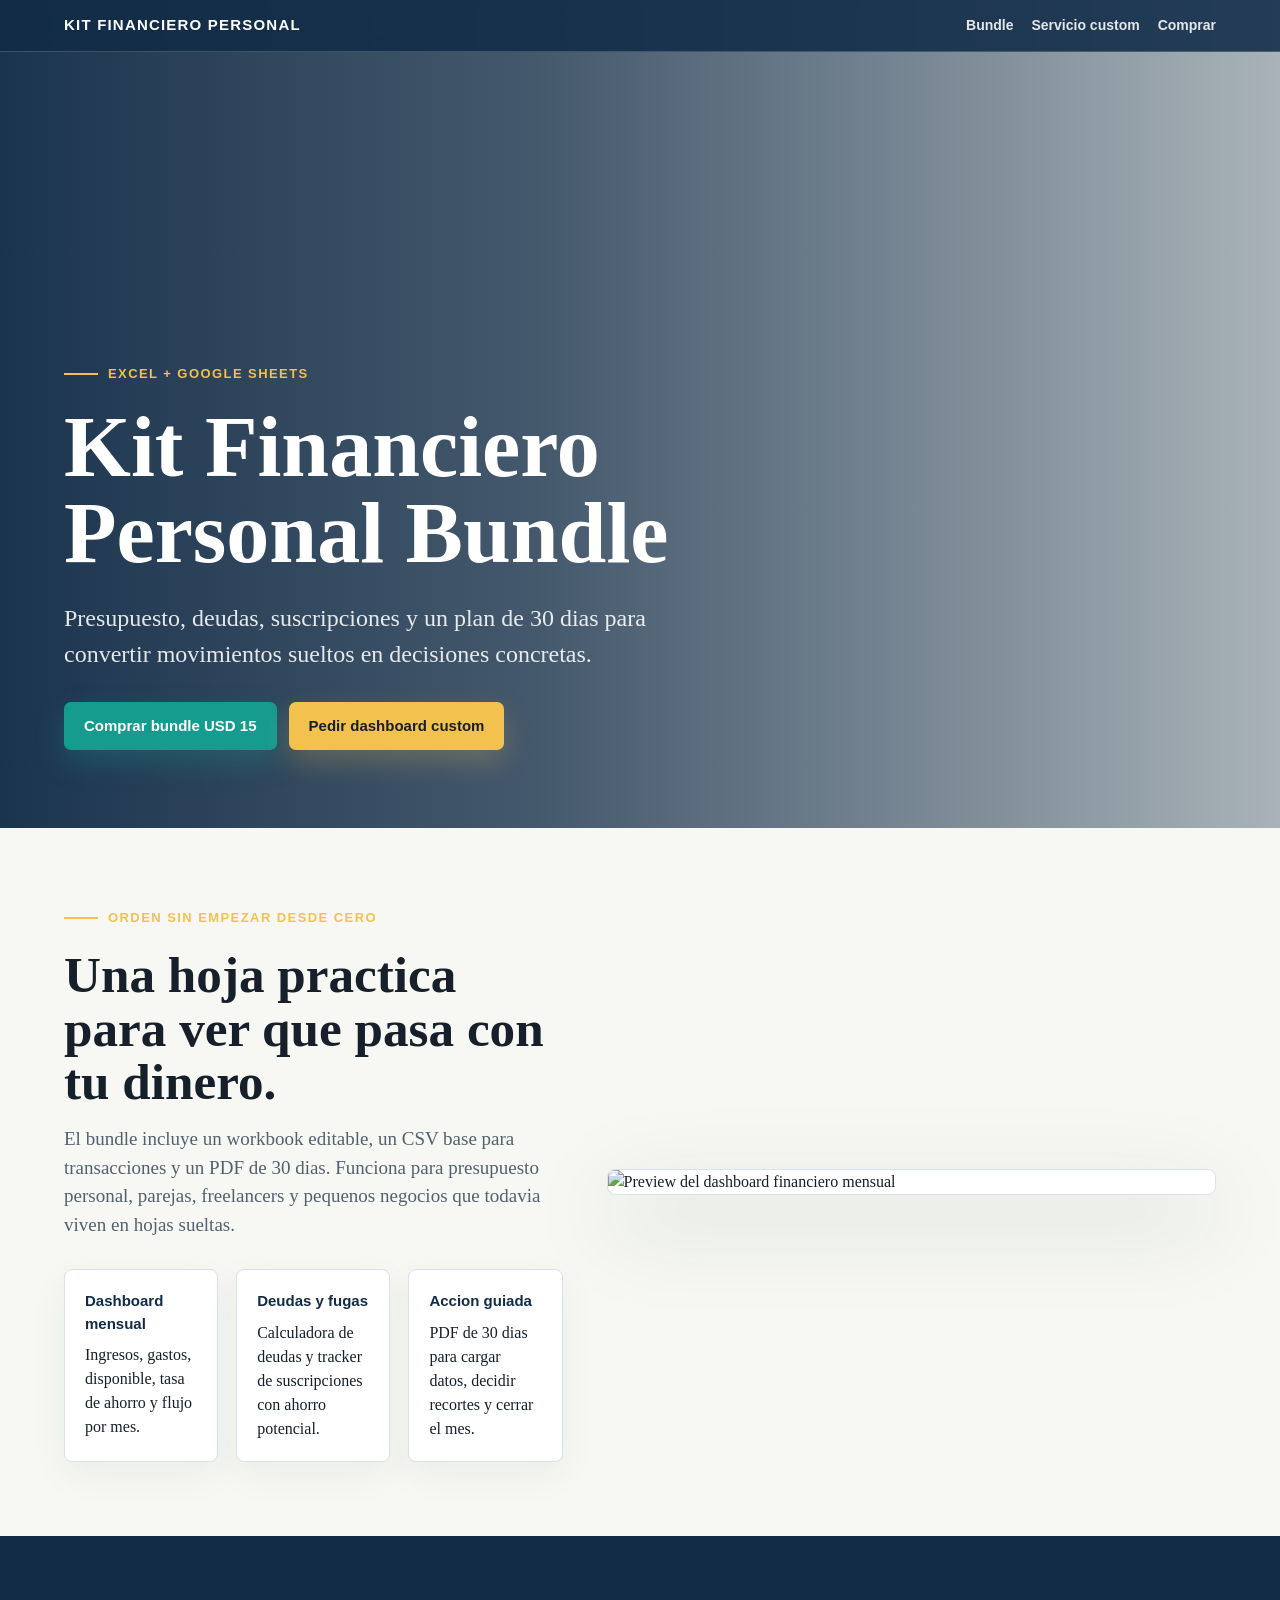
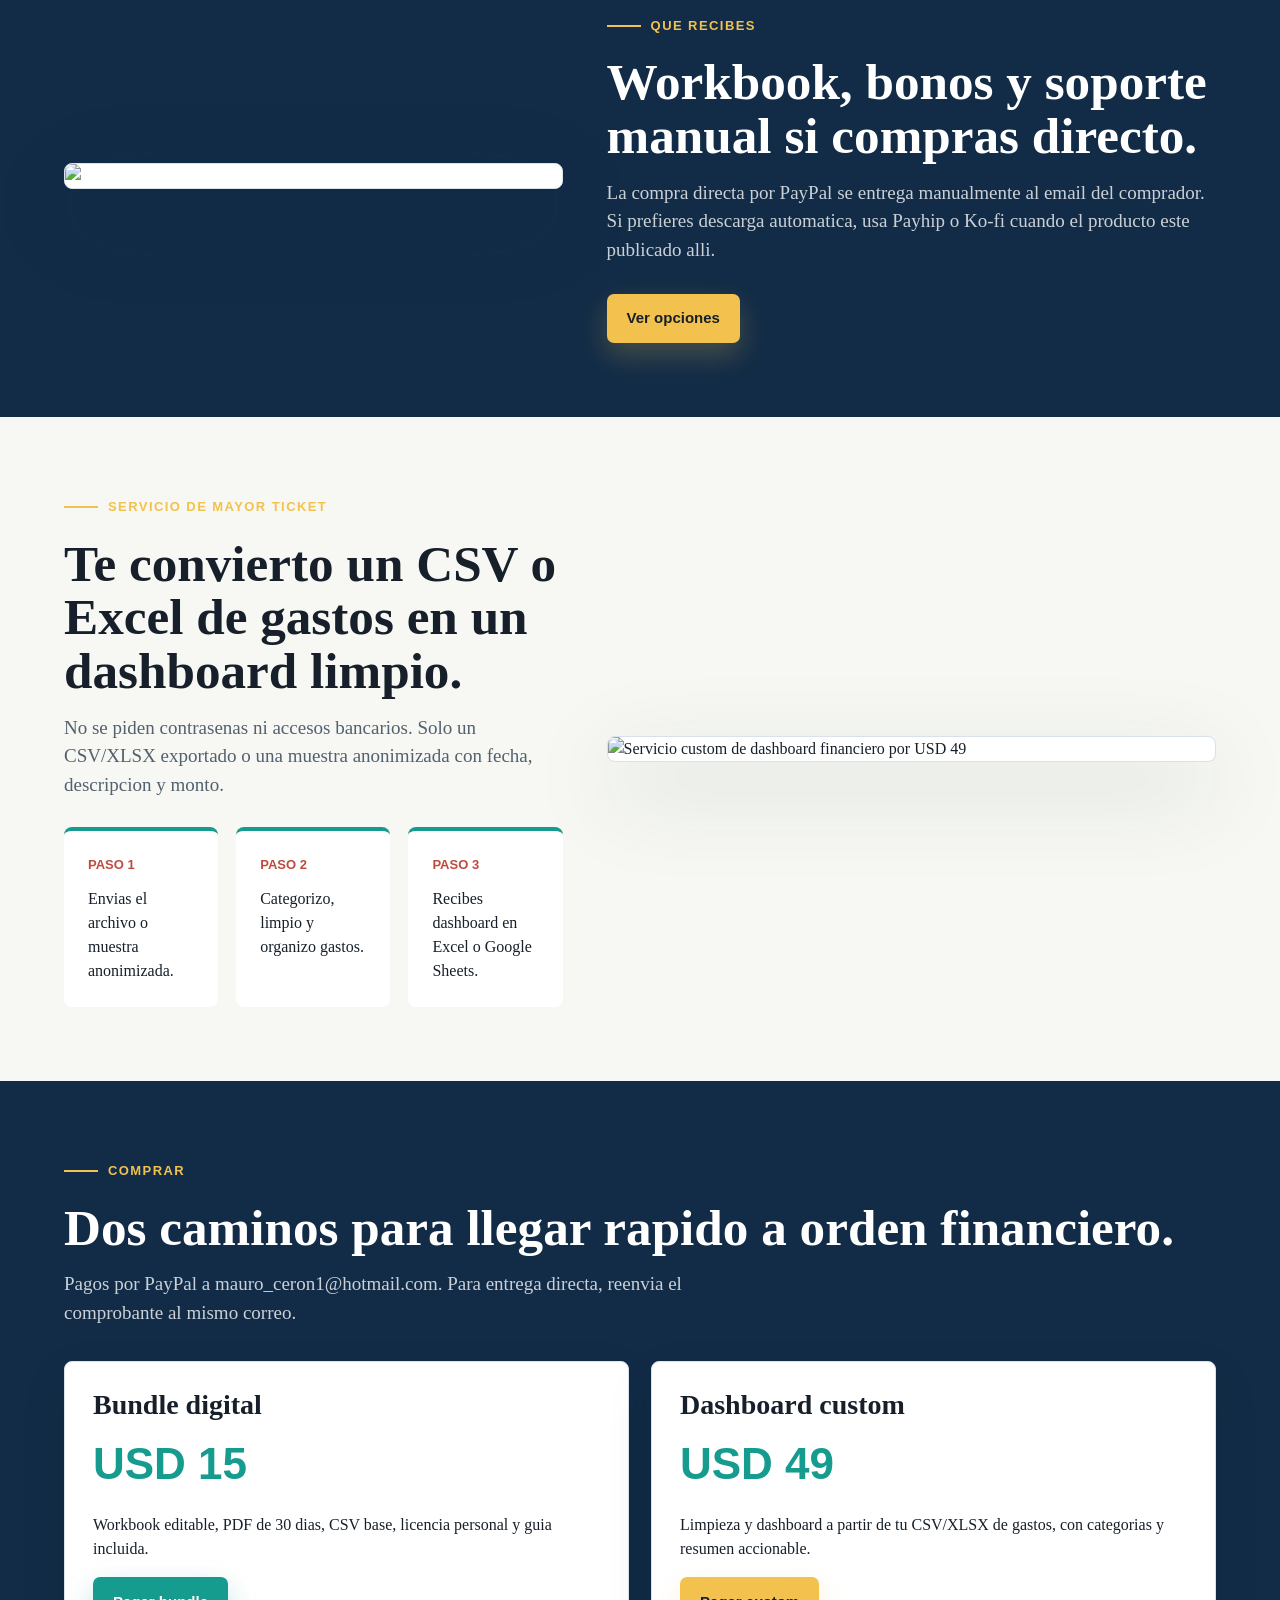
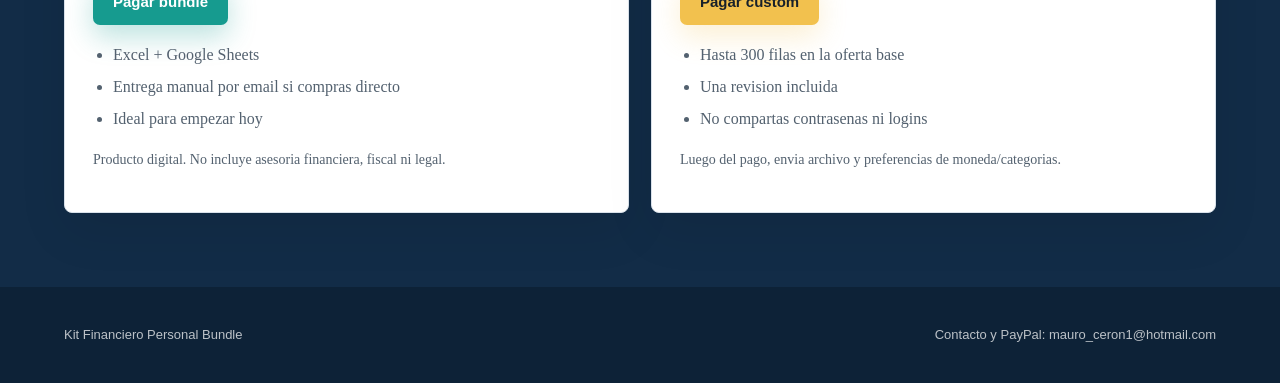
==== index.html @ b4d89977 "Add index.html" ====
<!doctype html>
<html lang="es">
<head>
  <meta charset="utf-8">
  <meta name="viewport" content="width=device-width, initial-scale=1">
  <meta name="description" content="Kit financiero personal en Excel y Google Sheets para presupuesto, deudas, suscripciones y ahorro.">
  <title>Kit Financiero Personal Bundle</title>
  <link rel="preconnect" href="https://www.paypal.com">
  <style>
    :root {
      --navy: #122c47;
      --ink: #17202a;
      --muted: #53616f;
      --teal: #169b8f;
      --gold: #f2c14e;
      --paper: #f7f8f3;
      --white: #ffffff;
      --line: #d9e1ea;
      --red: #bf4b3f;
      --shadow: 0 28px 90px rgba(18, 44, 71, 0.18);
    }

    * { box-sizing: border-box; }
    html { scroll-behavior: smooth; }
    body {
      margin: 0;
      color: var(--ink);
      background: var(--paper);
      font-family: Georgia, "Times New Roman", serif;
      line-height: 1.5;
    }

    img { max-width: 100%; display: block; }
    a { color: inherit; }

    .topbar {
      position: fixed;
      z-index: 10;
      top: 0;
      left: 0;
      right: 0;
      display: flex;
      align-items: center;
      justify-content: space-between;
      gap: 18px;
      padding: 14px 5vw;
      color: var(--white);
      background: rgba(18, 44, 71, 0.88);
      backdrop-filter: blur(10px);
      border-bottom: 1px solid rgba(255, 255, 255, 0.18);
    }

    .brand {
      font-family: "Trebuchet MS", Verdana, sans-serif;
      font-size: 15px;
      font-weight: 800;
      letter-spacing: 0.08em;
      text-transform: uppercase;
    }

    .nav {
      display: flex;
      align-items: center;
      gap: 18px;
      font-family: "Trebuchet MS", Verdana, sans-serif;
      font-size: 14px;
      font-weight: 700;
    }

    .nav a {
      text-decoration: none;
      opacity: 0.88;
    }

    .nav a:hover { opacity: 1; }

    .hero {
      min-height: 92vh;
      display: grid;
      align-items: end;
      padding: 112px 5vw 54px;
      color: var(--white);
      background:
        linear-gradient(90deg, rgba(18, 44, 71, 0.96), rgba(18, 44, 71, 0.78) 42%, rgba(18, 44, 71, 0.34)),
        url("assets/dashboard-raw.png") center / cover;
    }

    .hero-inner {
      max-width: 780px;
      padding-bottom: 24px;
    }

    .eyebrow {
      display: inline-flex;
      align-items: center;
      gap: 10px;
      margin: 0 0 20px;
      font-family: "Trebuchet MS", Verdana, sans-serif;
      font-size: 13px;
      font-weight: 800;
      letter-spacing: 0.11em;
      text-transform: uppercase;
      color: var(--gold);
    }

    .eyebrow::before {
      content: "";
      width: 34px;
      height: 2px;
      background: var(--gold);
    }

    h1 {
      margin: 0;
      max-width: 760px;
      font-size: clamp(42px, 7vw, 86px);
      line-height: 1;
      letter-spacing: 0;
    }

    .hero-copy {
      max-width: 650px;
      margin: 24px 0 0;
      font-size: clamp(18px, 2vw, 24px);
      color: rgba(255, 255, 255, 0.88);
    }

    .hero-actions, .actions {
      display: flex;
      flex-wrap: wrap;
      gap: 12px;
      margin-top: 30px;
    }

    .btn {
      display: inline-flex;
      align-items: center;
      justify-content: center;
      min-height: 48px;
      padding: 13px 20px;
      border: 0;
      border-radius: 7px;
      color: var(--white);
      background: var(--teal);
      font-family: "Trebuchet MS", Verdana, sans-serif;
      font-size: 15px;
      font-weight: 800;
      text-decoration: none;
      cursor: pointer;
      box-shadow: 0 12px 28px rgba(22, 155, 143, 0.28);
    }

    .btn:hover { transform: translateY(-1px); }
    .btn.secondary {
      color: var(--ink);
      background: var(--gold);
      box-shadow: 0 12px 28px rgba(242, 193, 78, 0.24);
    }

    section {
      padding: 74px 5vw;
    }

    .section-inner {
      max-width: 1180px;
      margin: 0 auto;
    }

    .split {
      display: grid;
      grid-template-columns: minmax(0, 0.9fr) minmax(320px, 1.1fr);
      gap: 44px;
      align-items: center;
    }

    h2 {
      margin: 0 0 16px;
      font-size: clamp(31px, 4vw, 54px);
      line-height: 1.05;
      letter-spacing: 0;
    }

    .lede {
      margin: 0;
      max-width: 680px;
      color: var(--muted);
      font-size: 19px;
    }

    .proof-grid {
      display: grid;
      grid-template-columns: repeat(3, minmax(0, 1fr));
      gap: 18px;
      margin-top: 30px;
    }

    .proof {
      min-height: 128px;
      padding: 20px;
      background: var(--white);
      border: 1px solid var(--line);
      border-radius: 8px;
      box-shadow: 0 12px 36px rgba(18, 44, 71, 0.06);
    }

    .proof strong {
      display: block;
      margin-bottom: 8px;
      font-family: "Trebuchet MS", Verdana, sans-serif;
      font-size: 15px;
      color: var(--navy);
    }

    .showcase {
      border: 1px solid var(--line);
      border-radius: 8px;
      overflow: hidden;
      background: var(--white);
      box-shadow: var(--shadow);
    }

    .band {
      background: var(--navy);
      color: var(--white);
    }

    .band .lede { color: rgba(255, 255, 255, 0.78); }

    .pricing {
      display: grid;
      grid-template-columns: repeat(2, minmax(0, 1fr));
      gap: 22px;
      margin-top: 34px;
    }

    .offer {
      padding: 28px;
      background: var(--white);
      border: 1px solid var(--line);
      border-radius: 8px;
      color: var(--ink);
      box-shadow: 0 18px 50px rgba(0, 0, 0, 0.08);
    }

    .offer h3 {
      margin: 0 0 10px;
      font-size: 28px;
      line-height: 1.1;
    }

    .price {
      margin: 8px 0 16px;
      font-family: "Trebuchet MS", Verdana, sans-serif;
      font-size: 44px;
      font-weight: 900;
      color: var(--teal);
    }

    .offer ul {
      margin: 18px 0 0;
      padding-left: 20px;
      color: var(--muted);
    }

    .offer li { margin-bottom: 8px; }

    .notice {
      margin-top: 18px;
      color: var(--muted);
      font-size: 14px;
    }

    .steps {
      display: grid;
      grid-template-columns: repeat(3, minmax(0, 1fr));
      gap: 18px;
      margin-top: 28px;
    }

    .step {
      padding: 24px;
      border-top: 4px solid var(--teal);
      background: var(--white);
      border-radius: 8px;
    }

    .step span {
      display: block;
      margin-bottom: 12px;
      font-family: "Trebuchet MS", Verdana, sans-serif;
      font-size: 13px;
      font-weight: 900;
      color: var(--red);
      text-transform: uppercase;
    }

    footer {
      padding: 38px 5vw;
      color: rgba(255, 255, 255, 0.72);
      background: #0d2237;
      font-family: "Trebuchet MS", Verdana, sans-serif;
      font-size: 13px;
    }

    footer .section-inner {
      display: flex;
      flex-wrap: wrap;
      gap: 14px;
      align-items: center;
      justify-content: space-between;
    }

    @media (max-width: 850px) {
      .topbar { position: absolute; }
      .nav { display: none; }
      .hero {
        min-height: 88vh;
        background:
          linear-gradient(180deg, rgba(18, 44, 71, 0.94), rgba(18, 44, 71, 0.78)),
          url("assets/dashboard-raw.png") center / cover;
      }
      .split, .pricing, .proof-grid, .steps {
        grid-template-columns: 1fr;
      }
      section { padding: 56px 5vw; }
    }
  </style>
</head>
<body>
  <div class="topbar">
    <div class="brand">Kit Financiero Personal</div>
    <nav class="nav" aria-label="Principal">
      <a href="#bundle">Bundle</a>
      <a href="#custom">Servicio custom</a>
      <a href="#comprar">Comprar</a>
    </nav>
  </div>

  <header class="hero">
    <div class="hero-inner">
      <p class="eyebrow">Excel + Google Sheets</p>
      <h1>Kit Financiero Personal Bundle</h1>
      <p class="hero-copy">Presupuesto, deudas, suscripciones y un plan de 30 dias para convertir movimientos sueltos en decisiones concretas.</p>
      <div class="hero-actions">
        <a class="btn" href="#comprar">Comprar bundle USD 15</a>
        <a class="btn secondary" href="#custom">Pedir dashboard custom</a>
      </div>
    </div>
  </header>

  <section id="bundle">
    <div class="section-inner split">
      <div>
        <p class="eyebrow">Orden sin empezar desde cero</p>
        <h2>Una hoja practica para ver que pasa con tu dinero.</h2>
        <p class="lede">El bundle incluye un workbook editable, un CSV base para transacciones y un PDF de 30 dias. Funciona para presupuesto personal, parejas, freelancers y pequenos negocios que todavia viven en hojas sueltas.</p>
        <div class="proof-grid">
          <div class="proof"><strong>Dashboard mensual</strong>Ingresos, gastos, disponible, tasa de ahorro y flujo por mes.</div>
          <div class="proof"><strong>Deudas y fugas</strong>Calculadora de deudas y tracker de suscripciones con ahorro potencial.</div>
          <div class="proof"><strong>Accion guiada</strong>PDF de 30 dias para cargar datos, decidir recortes y cerrar el mes.</div>
        </div>
      </div>
      <div class="showcase">
        <img src="assets/02-dashboard-mensual.png" alt="Preview del dashboard financiero mensual">
      </div>
    </div>
  </section>

  <section class="band">
    <div class="section-inner split">
      <div class="showcase">
        <img src="assets/03-hojas-clave.png" alt="Preview de hojas de presupuesto, deudas y suscripciones">
      </div>
      <div>
        <p class="eyebrow">Que recibes</p>
        <h2>Workbook, bonos y soporte manual si compras directo.</h2>
        <p class="lede">La compra directa por PayPal se entrega manualmente al email del comprador. Si prefieres descarga automatica, usa Payhip o Ko-fi cuando el producto este publicado alli.</p>
        <div class="actions">
          <a class="btn secondary" href="#comprar">Ver opciones</a>
        </div>
      </div>
    </div>
  </section>

  <section id="custom">
    <div class="section-inner split">
      <div>
        <p class="eyebrow">Servicio de mayor ticket</p>
        <h2>Te convierto un CSV o Excel de gastos en un dashboard limpio.</h2>
        <p class="lede">No se piden contrasenas ni accesos bancarios. Solo un CSV/XLSX exportado o una muestra anonimizada con fecha, descripcion y monto.</p>
        <div class="steps">
          <div class="step"><span>Paso 1</span>Envias el archivo o muestra anonimizada.</div>
          <div class="step"><span>Paso 2</span>Categorizo, limpio y organizo gastos.</div>
          <div class="step"><span>Paso 3</span>Recibes dashboard en Excel o Google Sheets.</div>
        </div>
      </div>
      <div class="showcase">
        <img src="assets/05-servicio-custom-49.png" alt="Servicio custom de dashboard financiero por USD 49">
      </div>
    </div>
  </section>

  <section id="comprar" class="band">
    <div class="section-inner">
      <p class="eyebrow">Comprar</p>
      <h2>Dos caminos para llegar rapido a orden financiero.</h2>
      <p class="lede">Pagos por PayPal a mauro_ceron1@hotmail.com. Para entrega directa, reenvia el comprobante al mismo correo.</p>

      <div class="pricing">
        <article class="offer">
          <h3>Bundle digital</h3>
          <div class="price">USD 15</div>
          <p>Workbook editable, PDF de 30 dias, CSV base, licencia personal y guia incluida.</p>
          <form action="https://www.paypal.com/cgi-bin/webscr" method="post" target="_blank">
            <input type="hidden" name="cmd" value="_xclick">
            <input type="hidden" name="business" value="mauro_ceron1@hotmail.com">
            <input type="hidden" name="item_name" value="Kit Financiero Personal Bundle">
            <input type="hidden" name="amount" value="15.00">
            <input type="hidden" name="currency_code" value="USD">
            <button class="btn" type="submit">Pagar bundle</button>
          </form>
          <ul>
            <li>Excel + Google Sheets</li>
            <li>Entrega manual por email si compras directo</li>
            <li>Ideal para empezar hoy</li>
          </ul>
          <p class="notice">Producto digital. No incluye asesoria financiera, fiscal ni legal.</p>
        </article>

        <article class="offer">
          <h3>Dashboard custom</h3>
          <div class="price">USD 49</div>
          <p>Limpieza y dashboard a partir de tu CSV/XLSX de gastos, con categorias y resumen accionable.</p>
          <form action="https://www.paypal.com/cgi-bin/webscr" method="post" target="_blank">
            <input type="hidden" name="cmd" value="_xclick">
            <input type="hidden" name="business" value="mauro_ceron1@hotmail.com">
            <input type="hidden" name="item_name" value="Dashboard financiero custom">
            <input type="hidden" name="amount" value="49.00">
            <input type="hidden" name="currency_code" value="USD">
            <button class="btn secondary" type="submit">Pagar custom</button>
          </form>
          <ul>
            <li>Hasta 300 filas en la oferta base</li>
            <li>Una revision incluida</li>
            <li>No compartas contrasenas ni logins</li>
          </ul>
          <p class="notice">Luego del pago, envia archivo y preferencias de moneda/categorias.</p>
        </article>
      </div>
    </div>
  </section>

  <footer>
    <div class="section-inner">
      <span>Kit Financiero Personal Bundle</span>
      <span>Contacto y PayPal: mauro_ceron1@hotmail.com</span>
    </div>
  </footer>
</body>
</html>
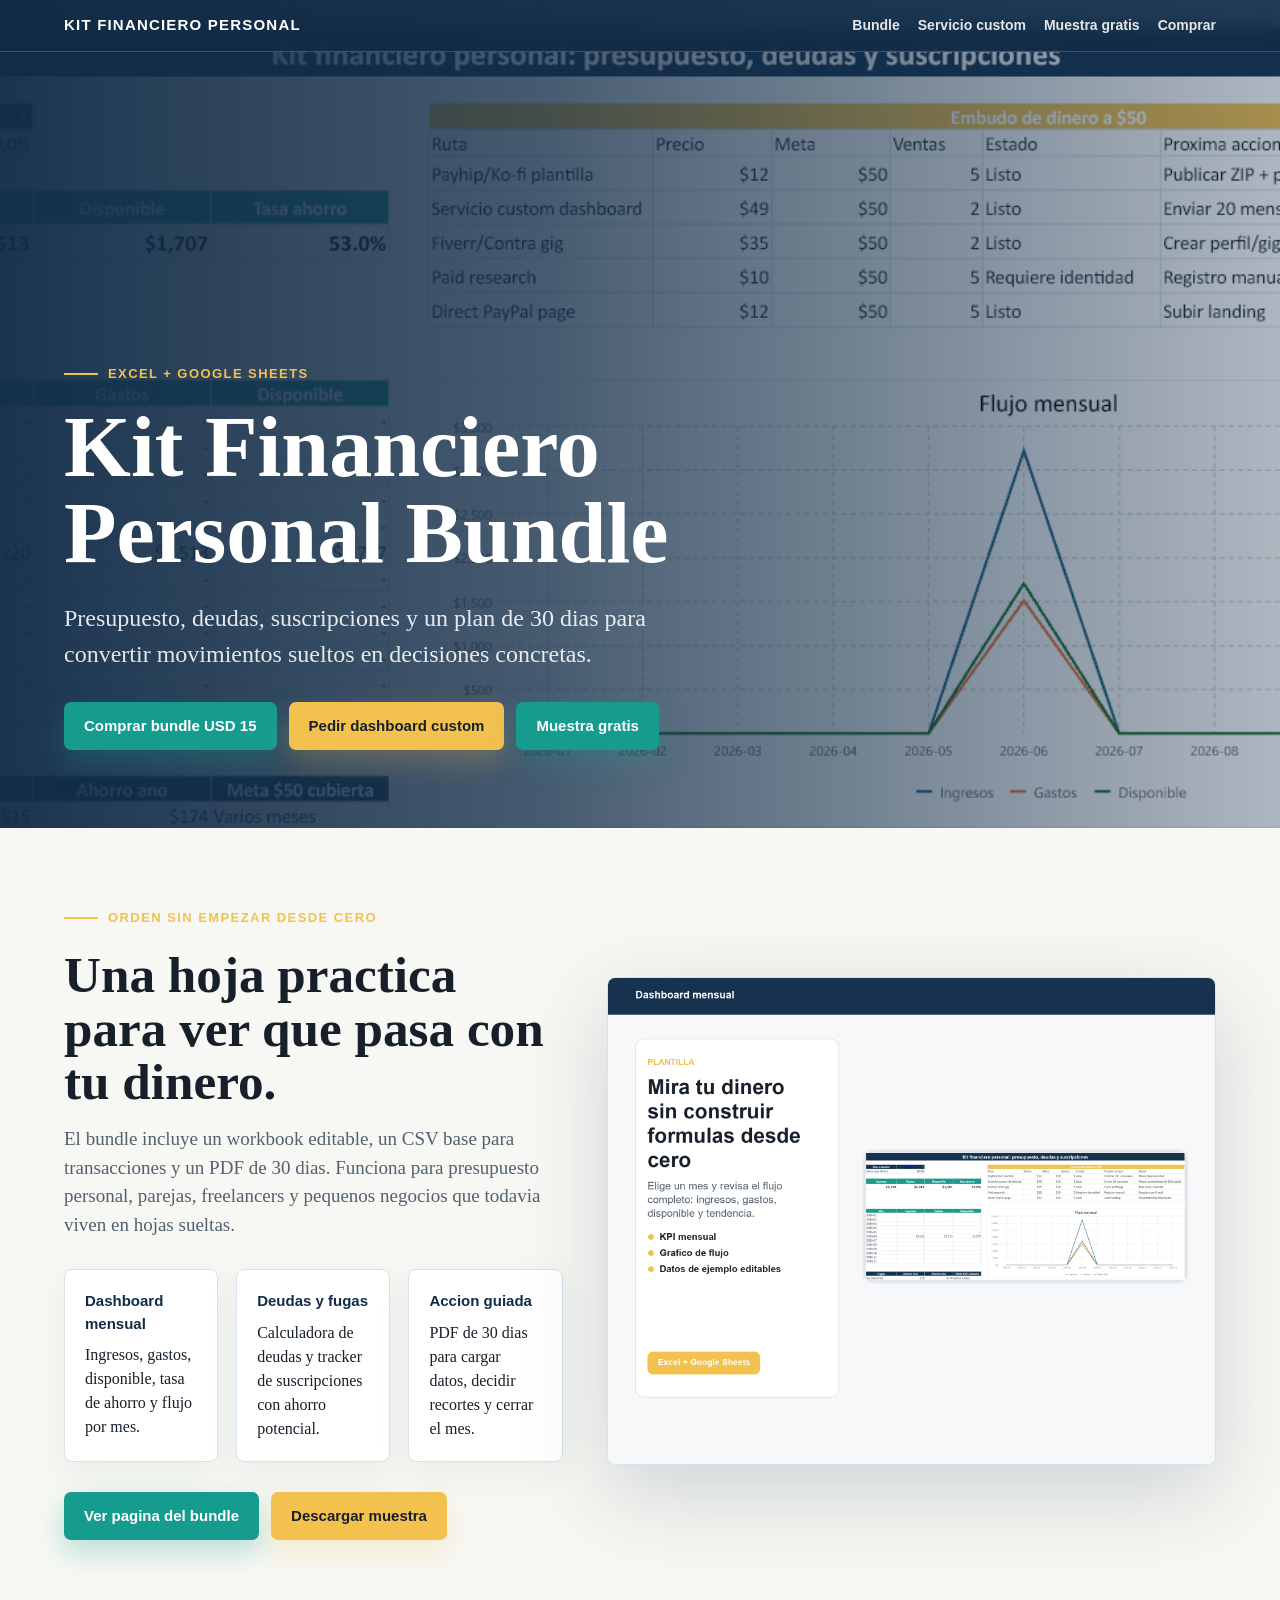
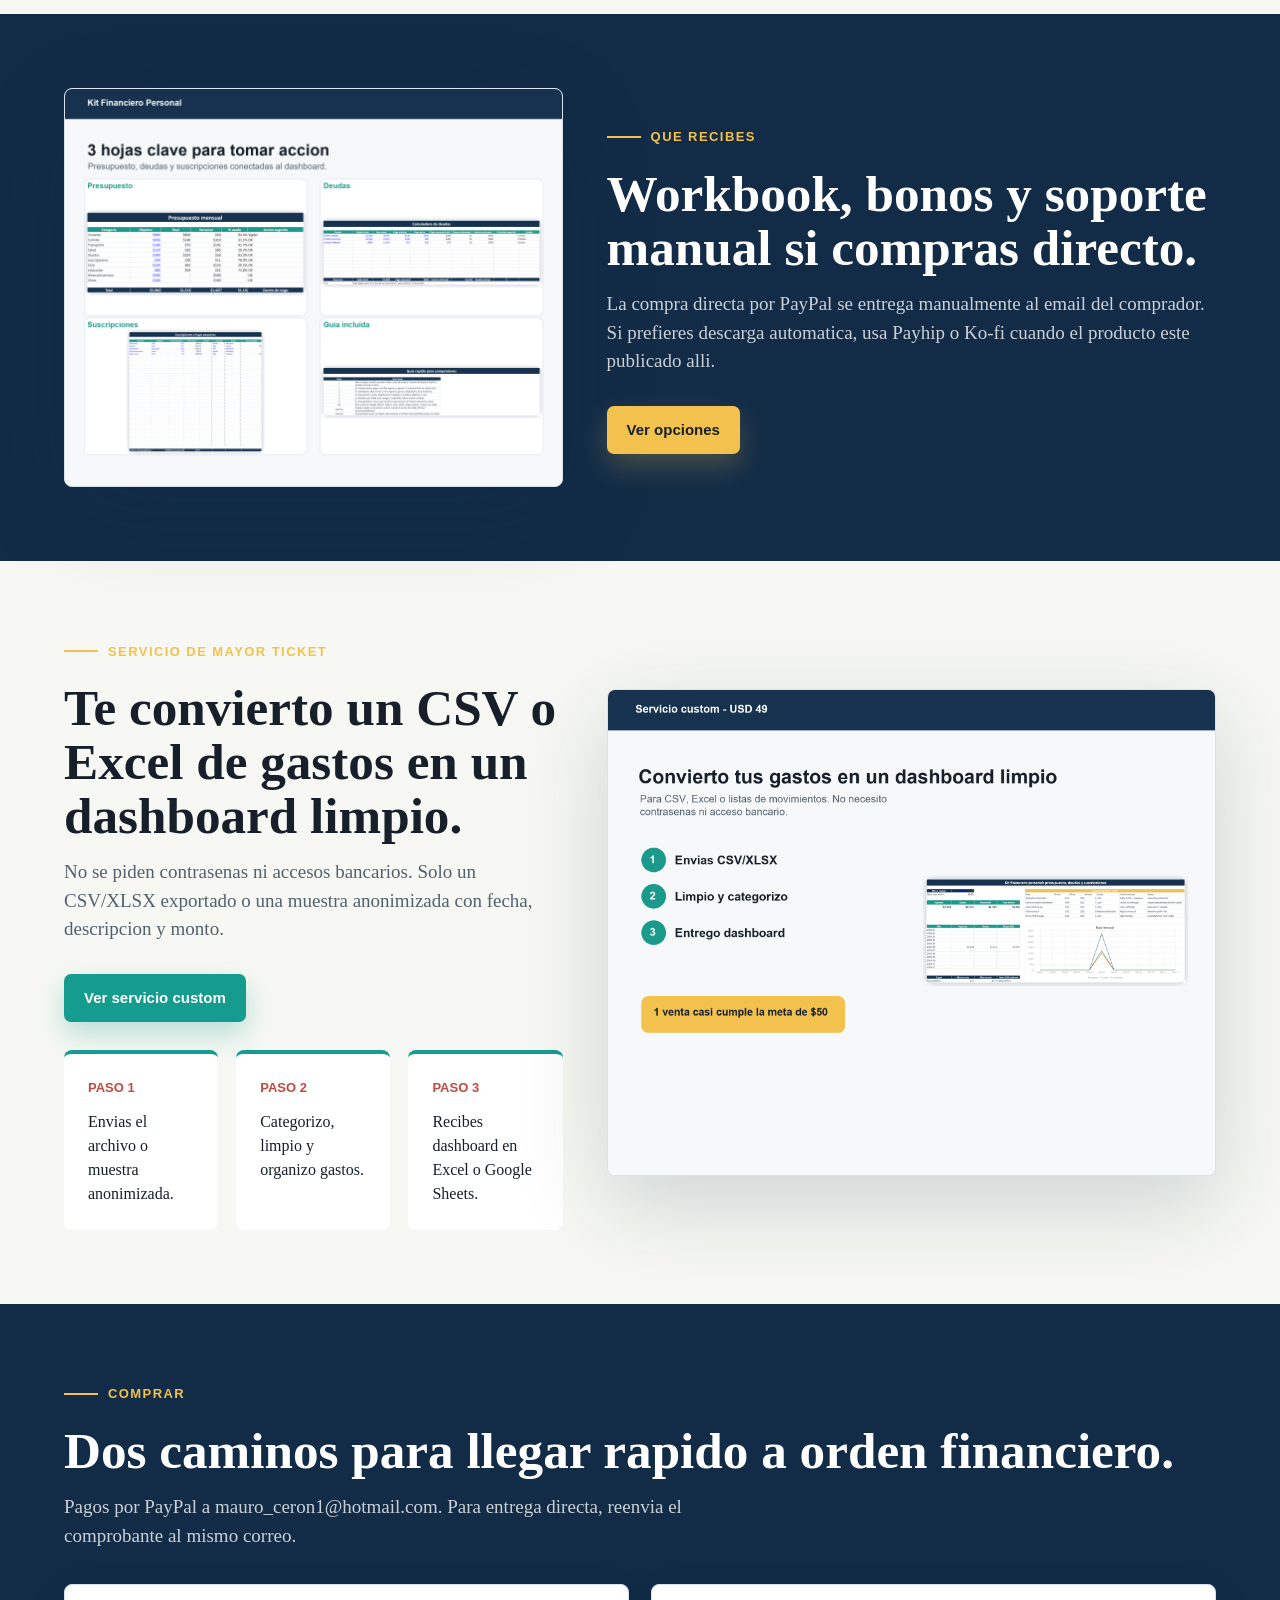
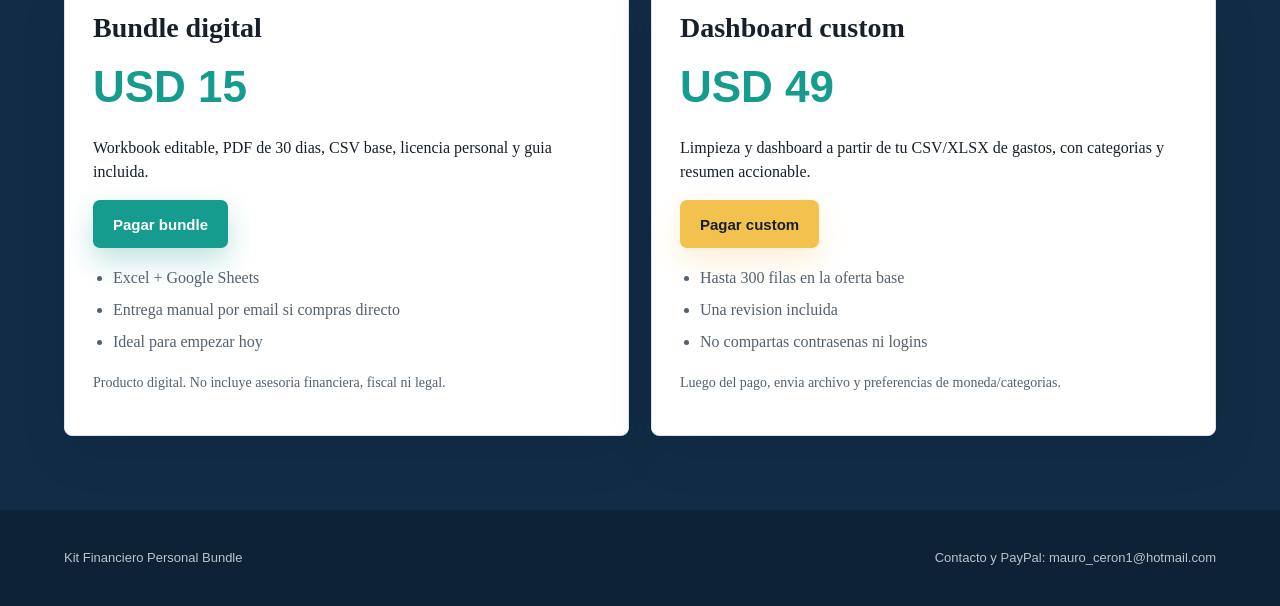
==== commit 4af1579e: "Publish index.html" ====
--- a/index.html
+++ b/index.html
@@ -332,6 +332,7 @@
     <nav class="nav" aria-label="Principal">
       <a href="#bundle">Bundle</a>
       <a href="#custom">Servicio custom</a>
+      <a href="muestra-gratis.html">Muestra gratis</a>
       <a href="#comprar">Comprar</a>
     </nav>
   </div>
@@ -344,6 +345,7 @@
       <div class="hero-actions">
         <a class="btn" href="#comprar">Comprar bundle USD 15</a>
         <a class="btn secondary" href="#custom">Pedir dashboard custom</a>
+        <a class="btn" href="muestra-gratis.html">Muestra gratis</a>
       </div>
     </div>
   </header>
@@ -359,6 +361,10 @@
           <div class="proof"><strong>Deudas y fugas</strong>Calculadora de deudas y tracker de suscripciones con ahorro potencial.</div>
           <div class="proof"><strong>Accion guiada</strong>PDF de 30 dias para cargar datos, decidir recortes y cerrar el mes.</div>
         </div>
+        <div class="actions">
+          <a class="btn" href="presupuesto-personal-excel.html">Ver pagina del bundle</a>
+          <a class="btn secondary" href="muestra-gratis.html">Descargar muestra</a>
+        </div>
       </div>
       <div class="showcase">
         <img src="assets/02-dashboard-mensual.png" alt="Preview del dashboard financiero mensual">
@@ -388,6 +394,9 @@
         <p class="eyebrow">Servicio de mayor ticket</p>
         <h2>Te convierto un CSV o Excel de gastos en un dashboard limpio.</h2>
         <p class="lede">No se piden contrasenas ni accesos bancarios. Solo un CSV/XLSX exportado o una muestra anonimizada con fecha, descripcion y monto.</p>
+        <div class="actions">
+          <a class="btn" href="servicio-dashboard-financiero.html">Ver servicio custom</a>
+        </div>
         <div class="steps">
           <div class="step"><span>Paso 1</span>Envias el archivo o muestra anonimizada.</div>
           <div class="step"><span>Paso 2</span>Categorizo, limpio y organizo gastos.</div>
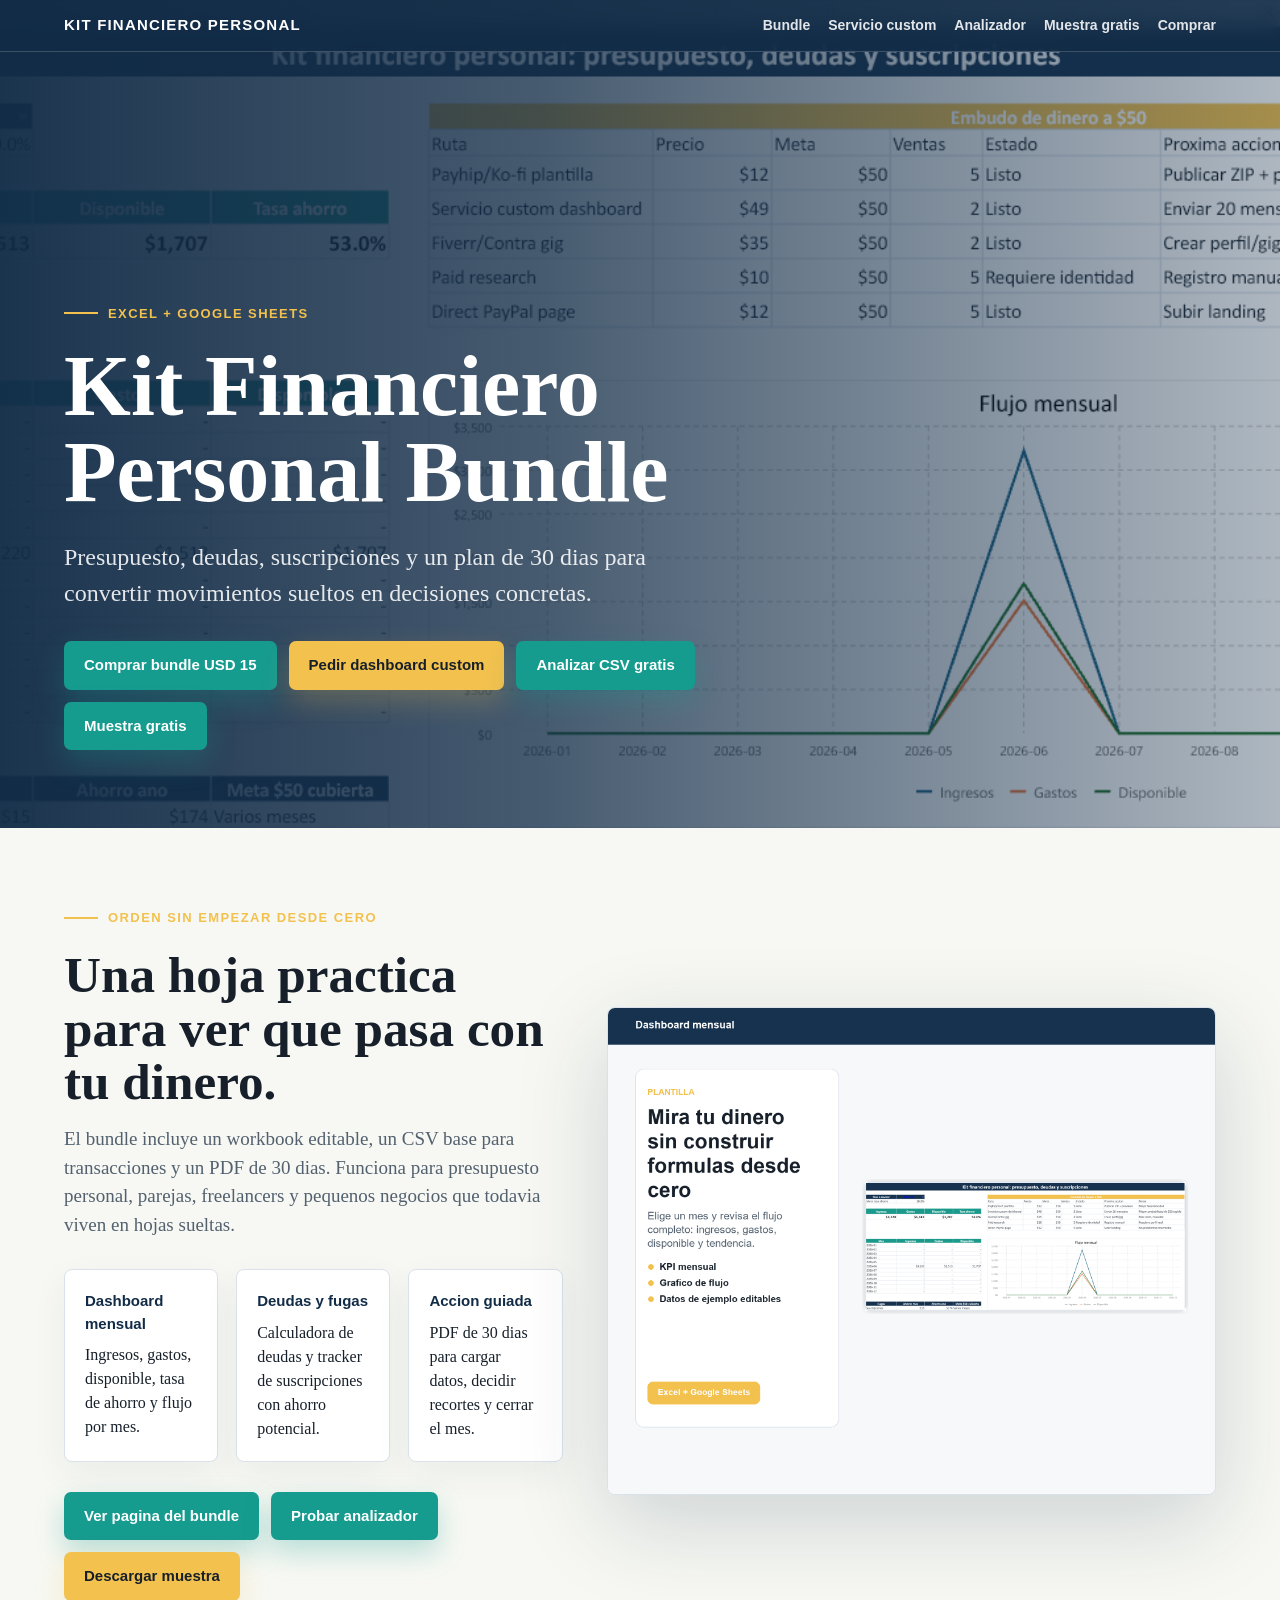
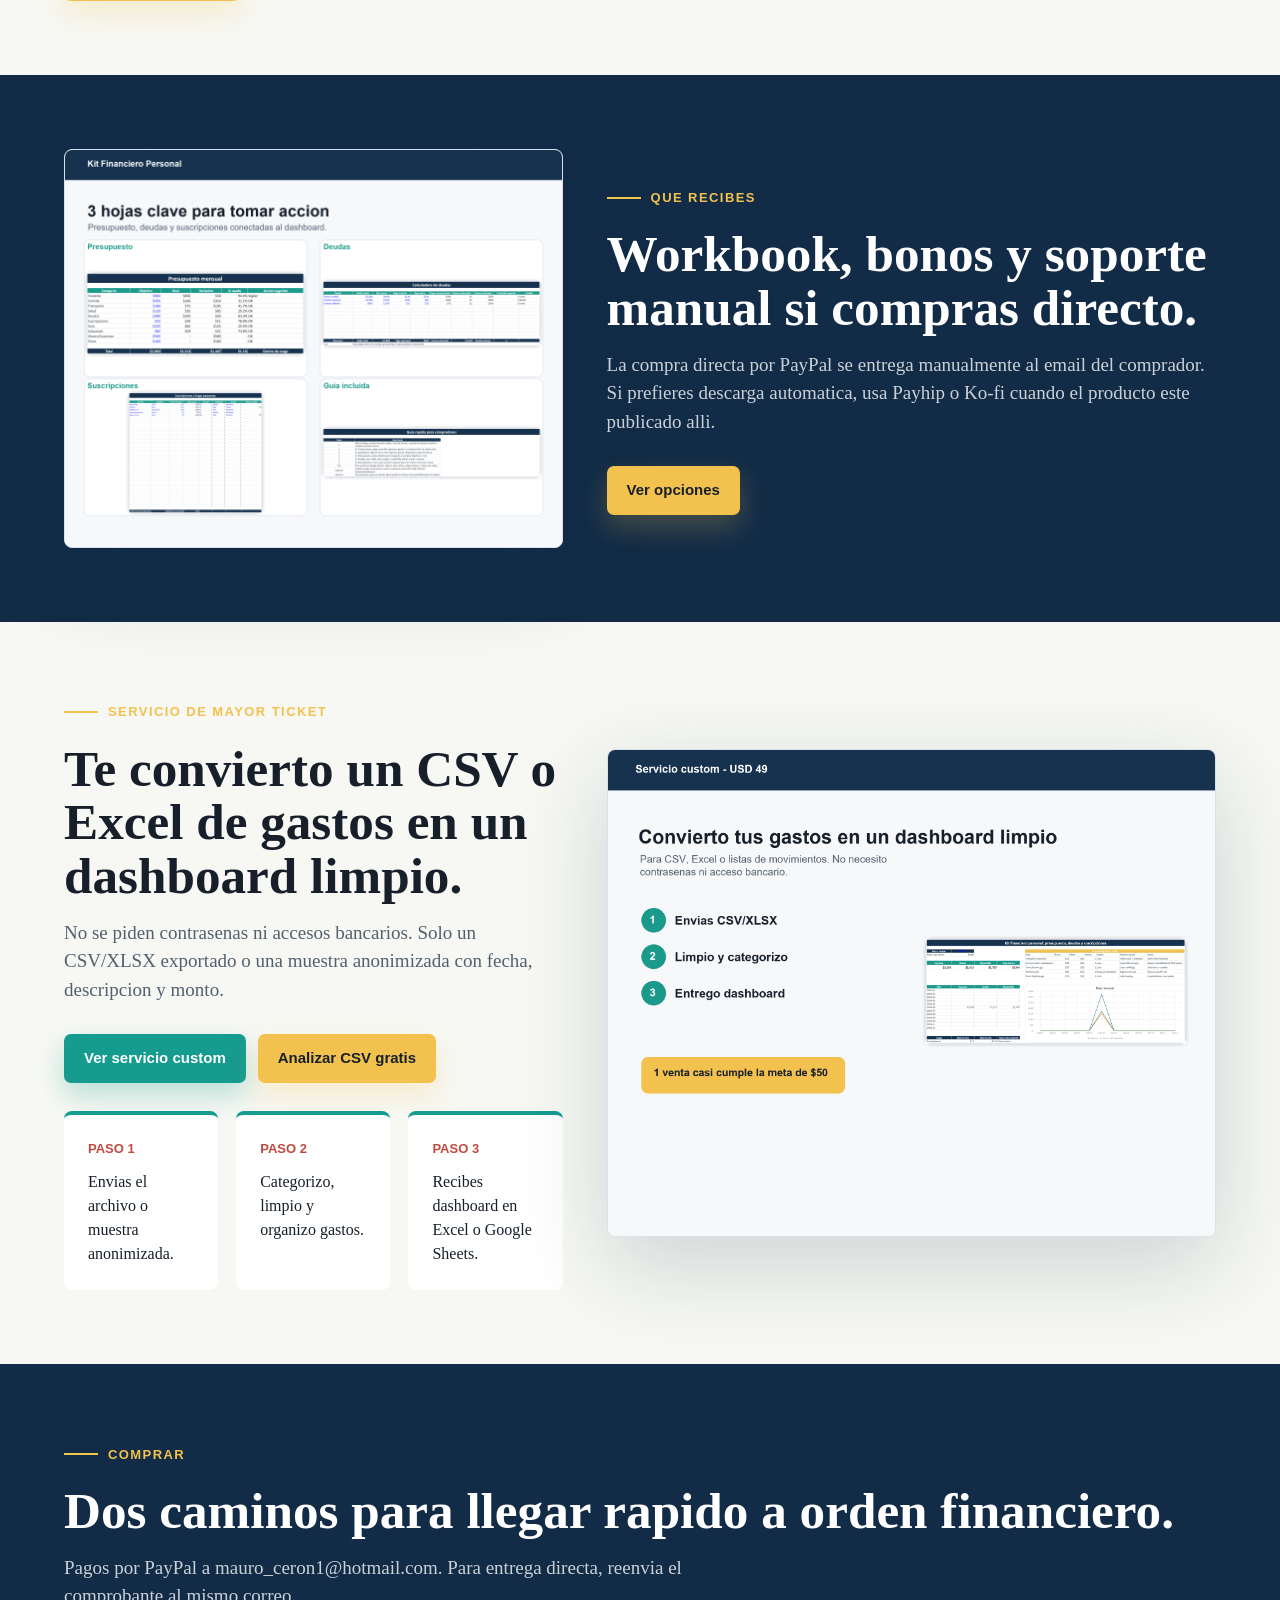
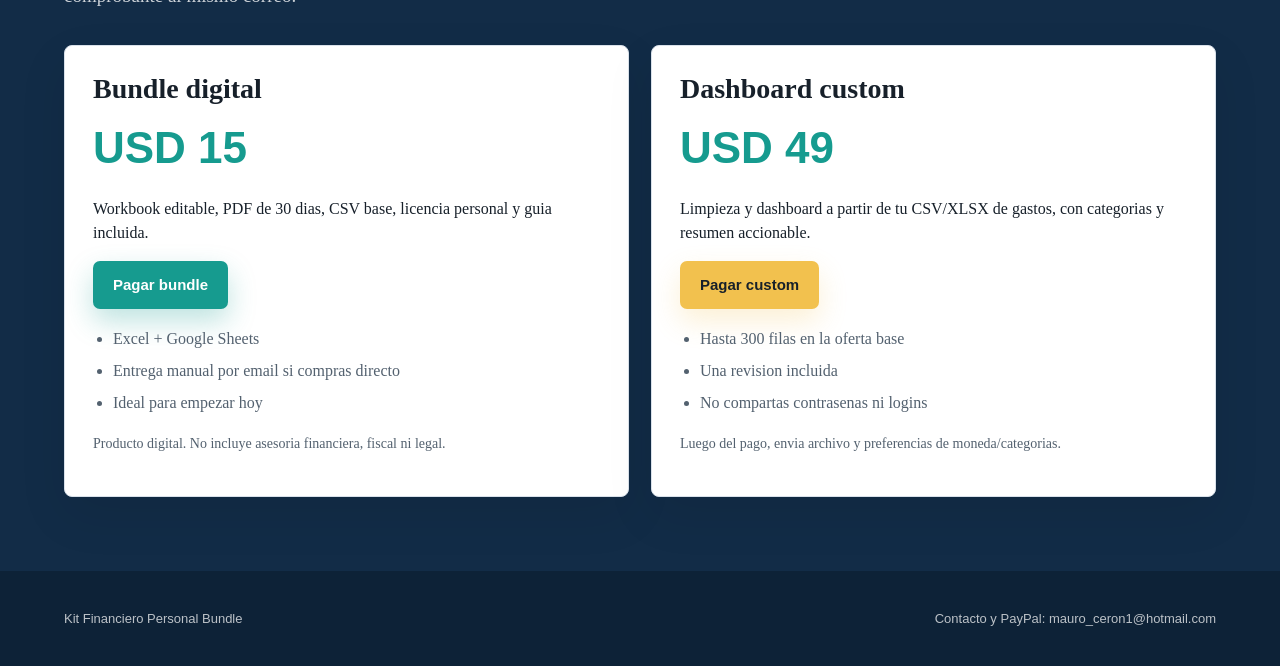
==== commit e4151693: "Publish analyzer update index.html" ====
--- a/index.html
+++ b/index.html
@@ -332,6 +332,7 @@
     <nav class="nav" aria-label="Principal">
       <a href="#bundle">Bundle</a>
       <a href="#custom">Servicio custom</a>
+      <a href="analizador-csv.html">Analizador</a>
       <a href="muestra-gratis.html">Muestra gratis</a>
       <a href="#comprar">Comprar</a>
     </nav>
@@ -345,6 +346,7 @@
       <div class="hero-actions">
         <a class="btn" href="#comprar">Comprar bundle USD 15</a>
         <a class="btn secondary" href="#custom">Pedir dashboard custom</a>
+        <a class="btn" href="analizador-csv.html">Analizar CSV gratis</a>
         <a class="btn" href="muestra-gratis.html">Muestra gratis</a>
       </div>
     </div>
@@ -363,6 +365,7 @@
         </div>
         <div class="actions">
           <a class="btn" href="presupuesto-personal-excel.html">Ver pagina del bundle</a>
+          <a class="btn" href="analizador-csv.html">Probar analizador</a>
           <a class="btn secondary" href="muestra-gratis.html">Descargar muestra</a>
         </div>
       </div>
@@ -396,6 +399,7 @@
         <p class="lede">No se piden contrasenas ni accesos bancarios. Solo un CSV/XLSX exportado o una muestra anonimizada con fecha, descripcion y monto.</p>
         <div class="actions">
           <a class="btn" href="servicio-dashboard-financiero.html">Ver servicio custom</a>
+          <a class="btn secondary" href="analizador-csv.html">Analizar CSV gratis</a>
         </div>
         <div class="steps">
           <div class="step"><span>Paso 1</span>Envias el archivo o muestra anonimizada.</div>
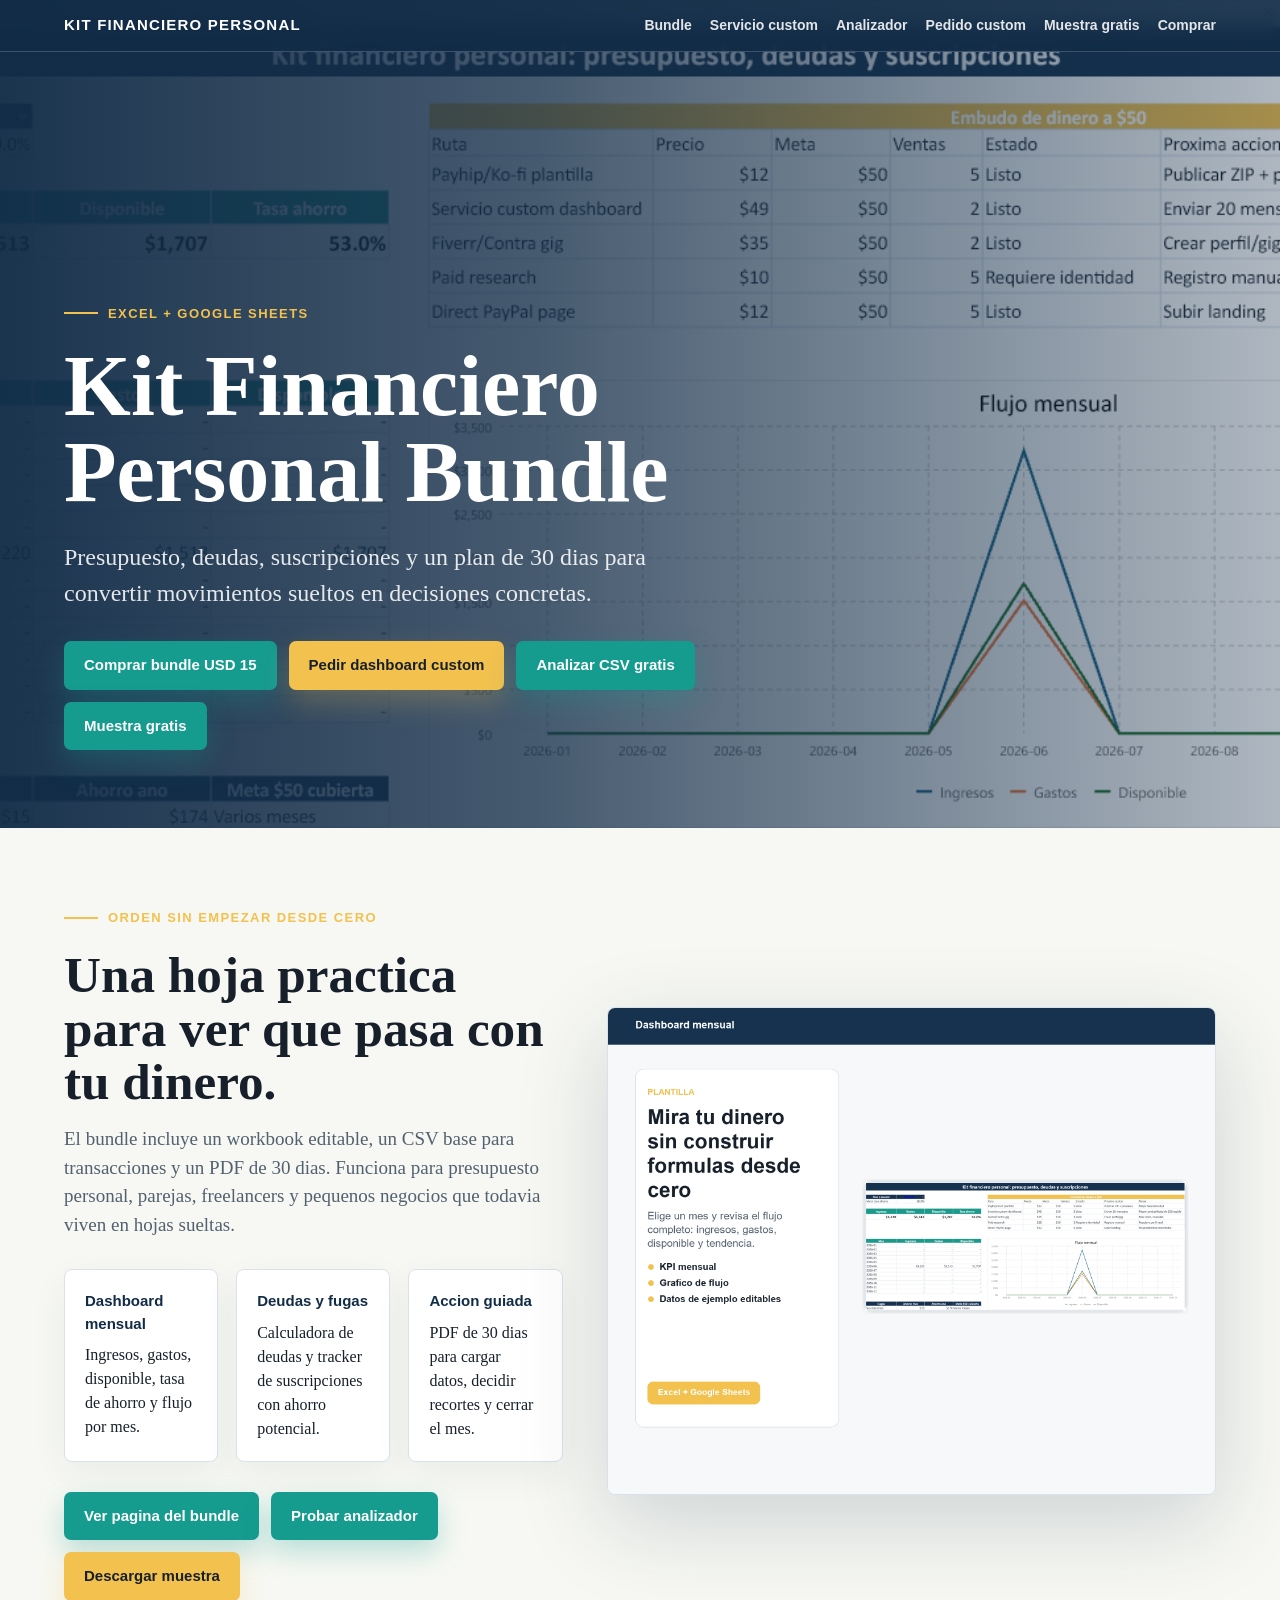
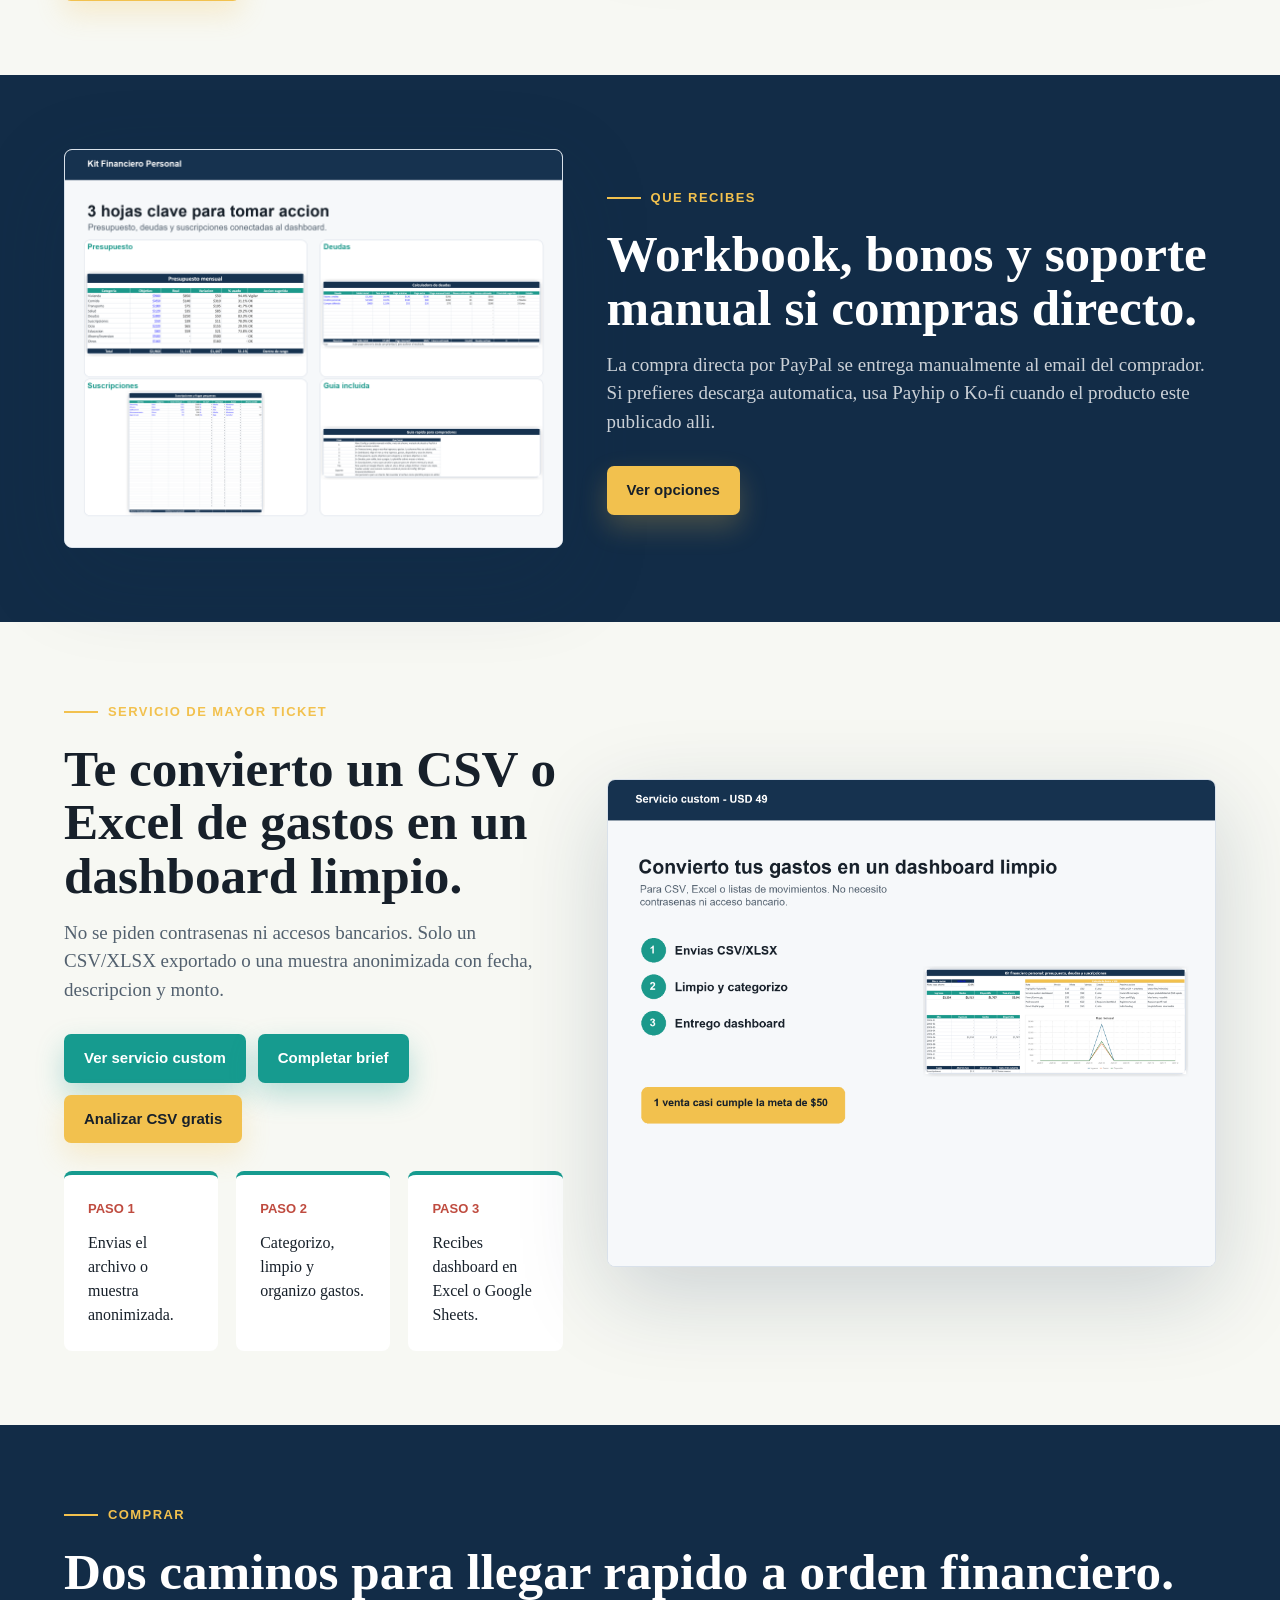
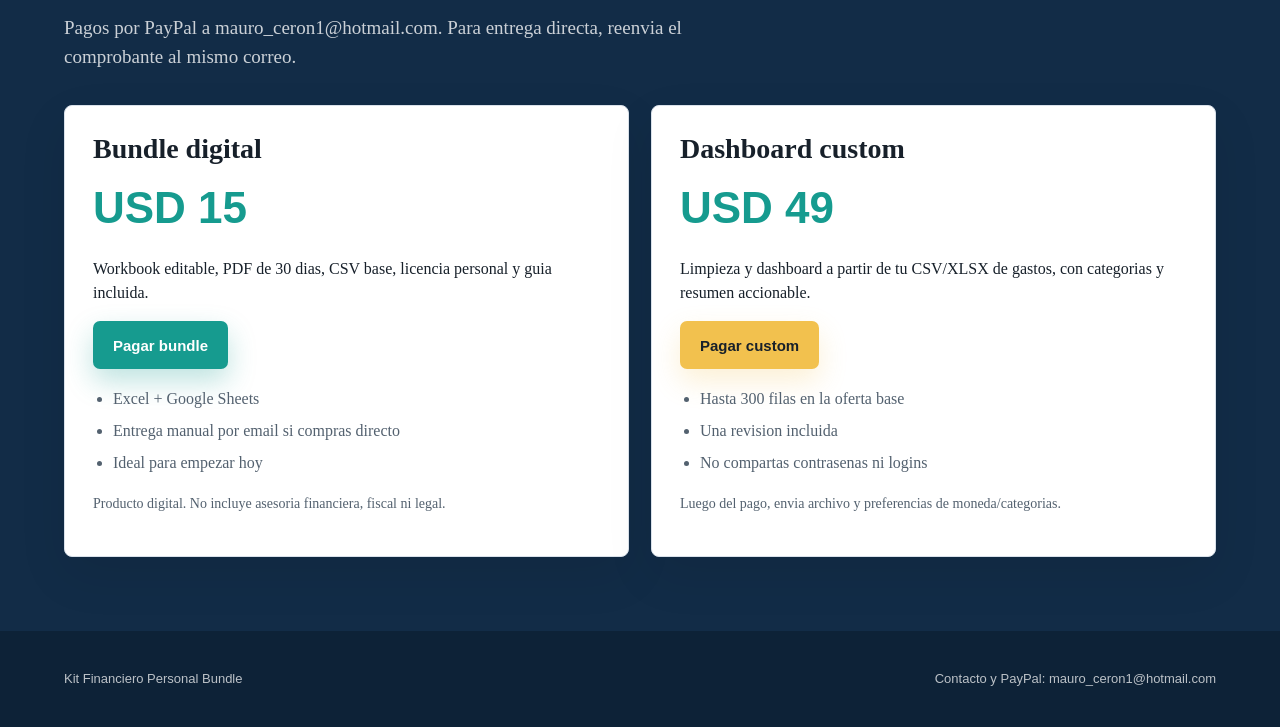
==== commit e835a6ef: "Improve order flow index.html" ====
--- a/index.html
+++ b/index.html
@@ -333,6 +333,7 @@
       <a href="#bundle">Bundle</a>
       <a href="#custom">Servicio custom</a>
       <a href="analizador-csv.html">Analizador</a>
+      <a href="pedido-custom.html">Pedido custom</a>
       <a href="muestra-gratis.html">Muestra gratis</a>
       <a href="#comprar">Comprar</a>
     </nav>
@@ -399,6 +400,7 @@
         <p class="lede">No se piden contrasenas ni accesos bancarios. Solo un CSV/XLSX exportado o una muestra anonimizada con fecha, descripcion y monto.</p>
         <div class="actions">
           <a class="btn" href="servicio-dashboard-financiero.html">Ver servicio custom</a>
+          <a class="btn" href="pedido-custom.html">Completar brief</a>
           <a class="btn secondary" href="analizador-csv.html">Analizar CSV gratis</a>
         </div>
         <div class="steps">
@@ -430,6 +432,8 @@
             <input type="hidden" name="item_name" value="Kit Financiero Personal Bundle">
             <input type="hidden" name="amount" value="15.00">
             <input type="hidden" name="currency_code" value="USD">
+            <input type="hidden" name="return" value="https://mauroceron.github.io/kit-financiero-personal-bundle/gracias.html">
+            <input type="hidden" name="cancel_return" value="https://mauroceron.github.io/kit-financiero-personal-bundle/">
             <button class="btn" type="submit">Pagar bundle</button>
           </form>
           <ul>
@@ -450,6 +454,8 @@
             <input type="hidden" name="item_name" value="Dashboard financiero custom">
             <input type="hidden" name="amount" value="49.00">
             <input type="hidden" name="currency_code" value="USD">
+            <input type="hidden" name="return" value="https://mauroceron.github.io/kit-financiero-personal-bundle/gracias.html">
+            <input type="hidden" name="cancel_return" value="https://mauroceron.github.io/kit-financiero-personal-bundle/pedido-custom.html">
             <button class="btn secondary" type="submit">Pagar custom</button>
           </form>
           <ul>
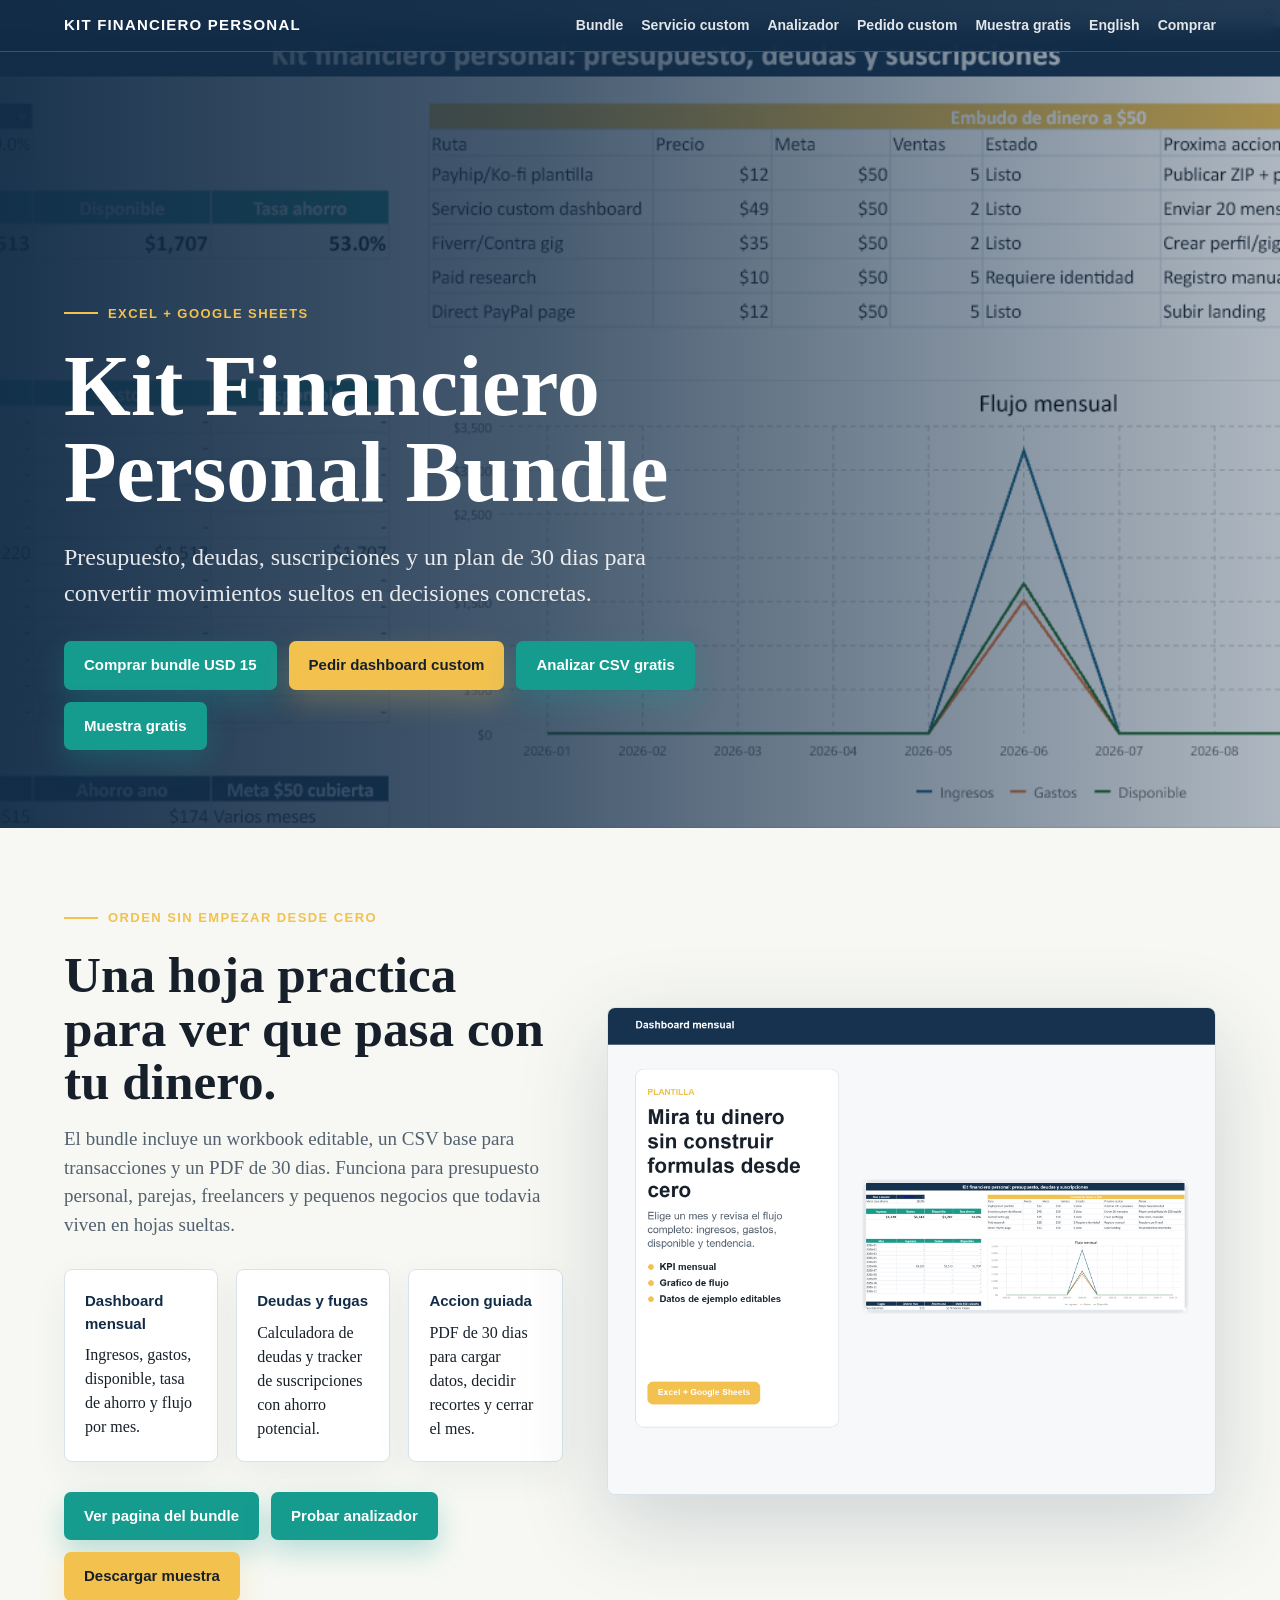
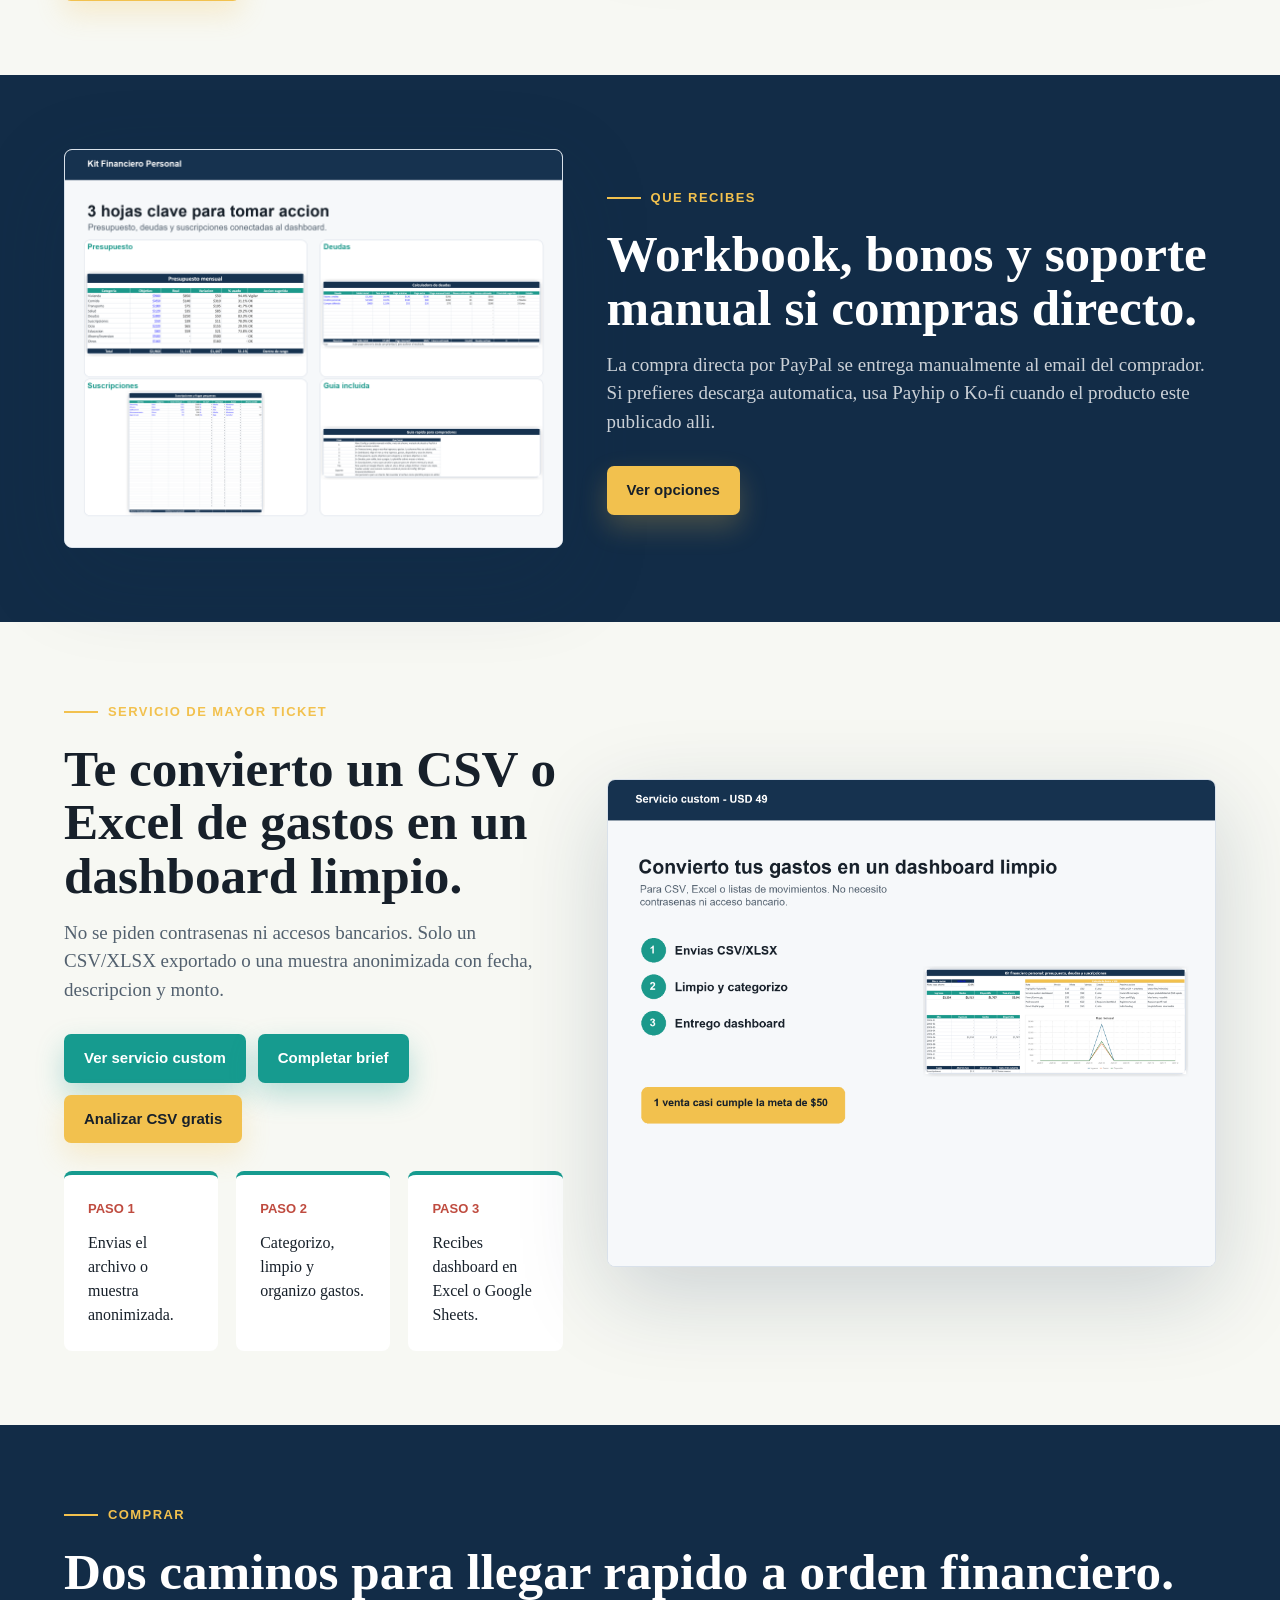
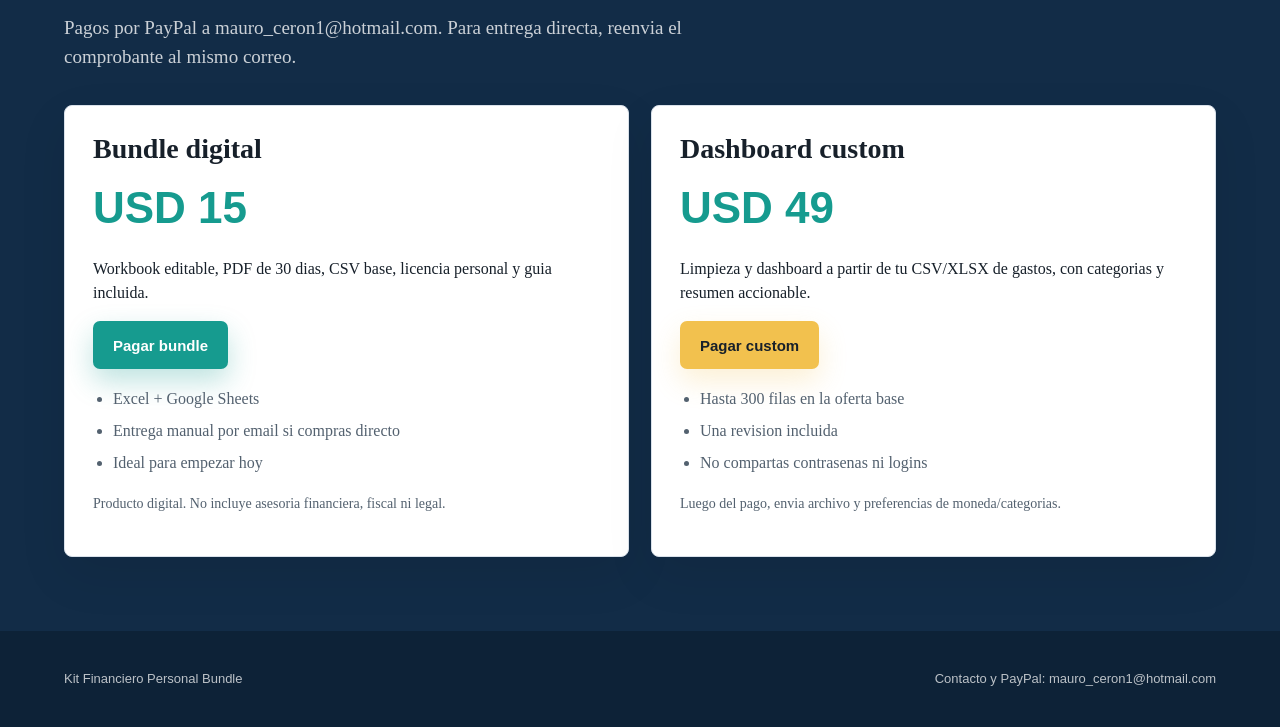
==== commit c7c03be6: "Improve SEO and directory readiness: index.html" ====
--- a/index.html
+++ b/index.html
@@ -5,7 +5,52 @@
   <meta name="viewport" content="width=device-width, initial-scale=1">
   <meta name="description" content="Kit financiero personal en Excel y Google Sheets para presupuesto, deudas, suscripciones y ahorro.">
   <title>Kit Financiero Personal Bundle</title>
+  <link rel="canonical" href="https://mauroceron.github.io/kit-financiero-personal-bundle/">
+  <meta property="og:locale" content="es_CO">
+  <meta property="og:type" content="website">
+  <meta property="og:site_name" content="Kit Financiero Personal">
+  <meta property="og:title" content="Kit Financiero Personal Bundle">
+  <meta property="og:description" content="Plantilla editable para presupuesto, deudas, suscripciones y ahorro, con analizador CSV gratis y servicio custom.">
+  <meta property="og:url" content="https://mauroceron.github.io/kit-financiero-personal-bundle/">
+  <meta property="og:image" content="https://mauroceron.github.io/kit-financiero-personal-bundle/assets/01-portada-marketplace.png">
+  <meta name="twitter:card" content="summary_large_image">
+  <meta name="twitter:title" content="Kit Financiero Personal Bundle">
+  <meta name="twitter:description" content="Ordena presupuesto, deudas, suscripciones y gastos con Excel o Google Sheets.">
+  <meta name="twitter:image" content="https://mauroceron.github.io/kit-financiero-personal-bundle/assets/01-portada-marketplace.png">
   <link rel="preconnect" href="https://www.paypal.com">
+  <script type="application/ld+json">
+  {
+    "@context": "https://schema.org",
+    "@graph": [
+      {
+        "@type": "Product",
+        "name": "Kit Financiero Personal Bundle",
+        "image": "https://mauroceron.github.io/kit-financiero-personal-bundle/assets/01-portada-marketplace.png",
+        "description": "Workbook editable para presupuesto personal, deudas, suscripciones y ahorro, con CSV base y plan de 30 dias.",
+        "brand": { "@type": "Brand", "name": "Kit Financiero Personal" },
+        "offers": {
+          "@type": "Offer",
+          "price": "15.00",
+          "priceCurrency": "USD",
+          "availability": "https://schema.org/InStock",
+          "url": "https://mauroceron.github.io/kit-financiero-personal-bundle/#comprar"
+        }
+      },
+      {
+        "@type": "Service",
+        "name": "Dashboard financiero custom",
+        "description": "Servicio para convertir un CSV o Excel de gastos en un dashboard financiero limpio.",
+        "provider": { "@type": "Person", "email": "mauro_ceron1@hotmail.com" },
+        "offers": {
+          "@type": "Offer",
+          "price": "49.00",
+          "priceCurrency": "USD",
+          "url": "https://mauroceron.github.io/kit-financiero-personal-bundle/pedido-custom.html"
+        }
+      }
+    ]
+  }
+  </script>
   <style>
     :root {
       --navy: #122c47;
@@ -335,6 +380,7 @@
       <a href="analizador-csv.html">Analizador</a>
       <a href="pedido-custom.html">Pedido custom</a>
       <a href="muestra-gratis.html">Muestra gratis</a>
+      <a href="en.html">English</a>
       <a href="#comprar">Comprar</a>
     </nav>
   </div>
